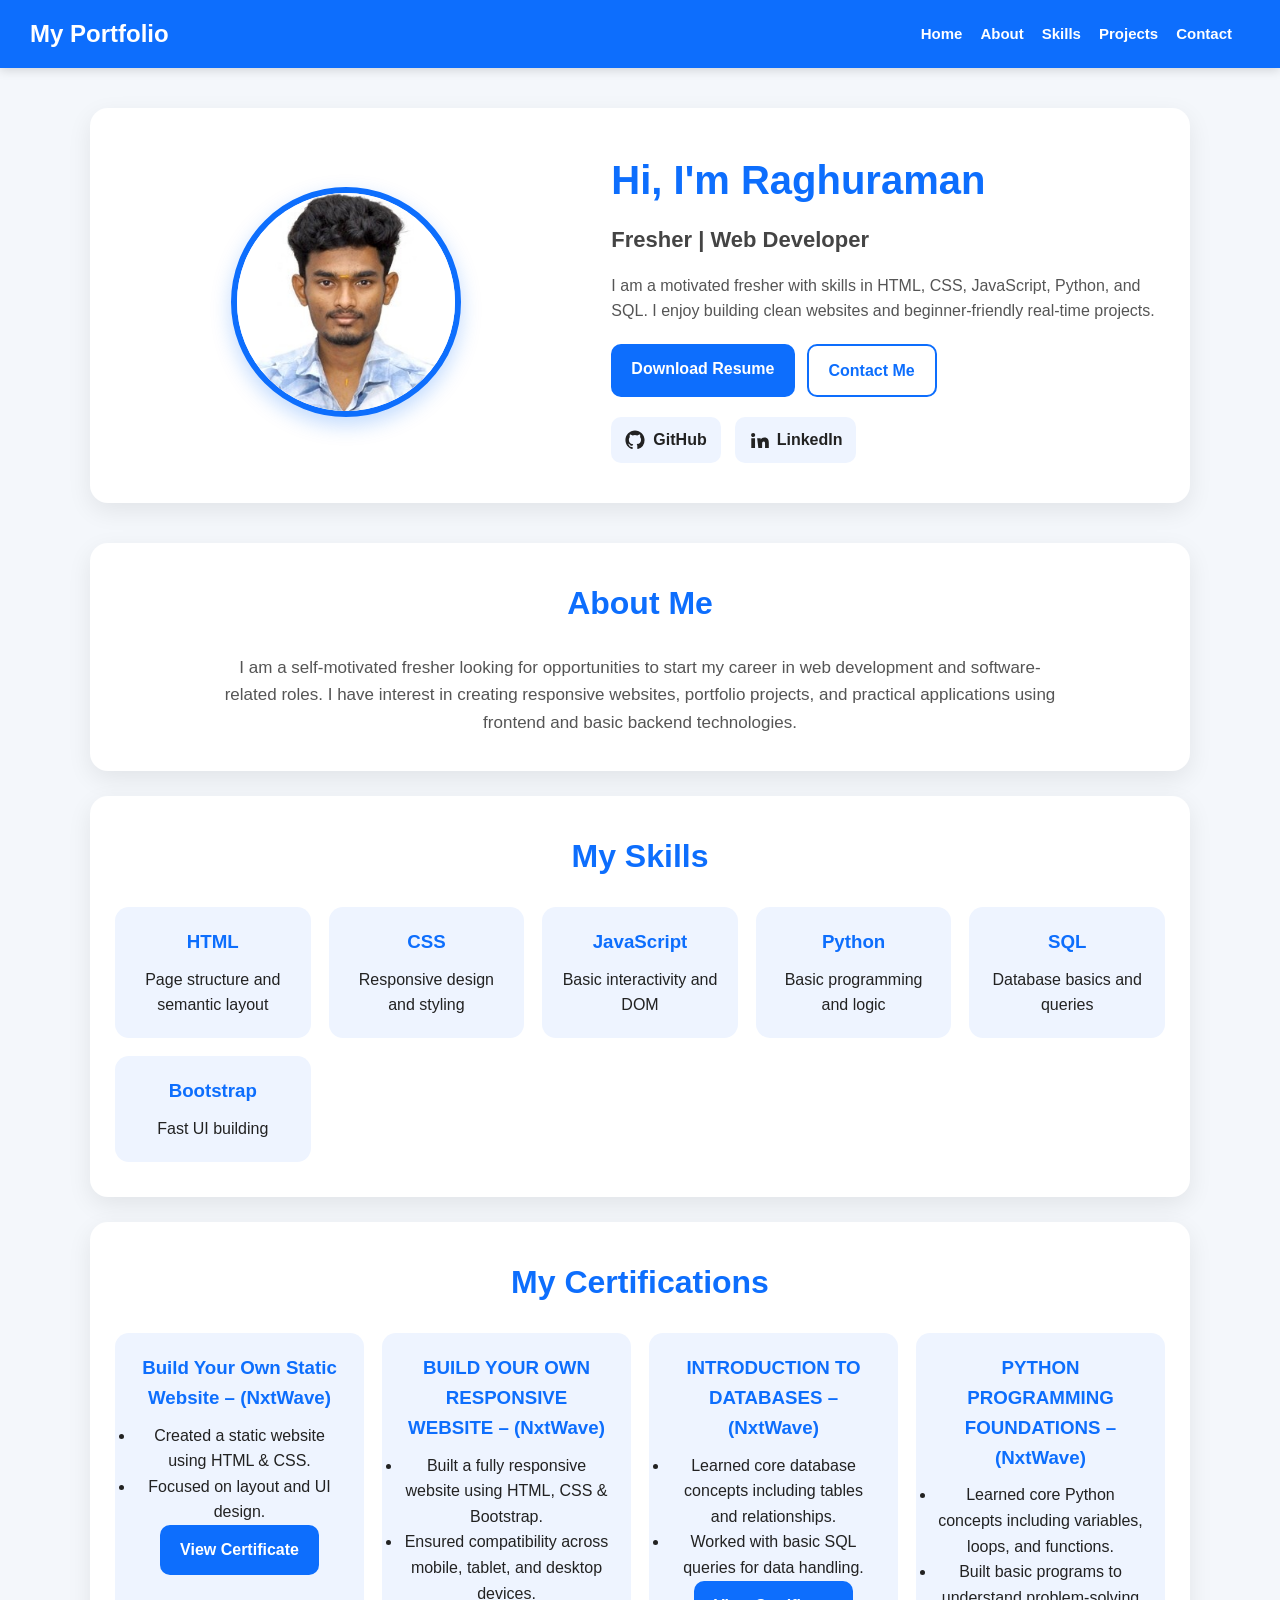
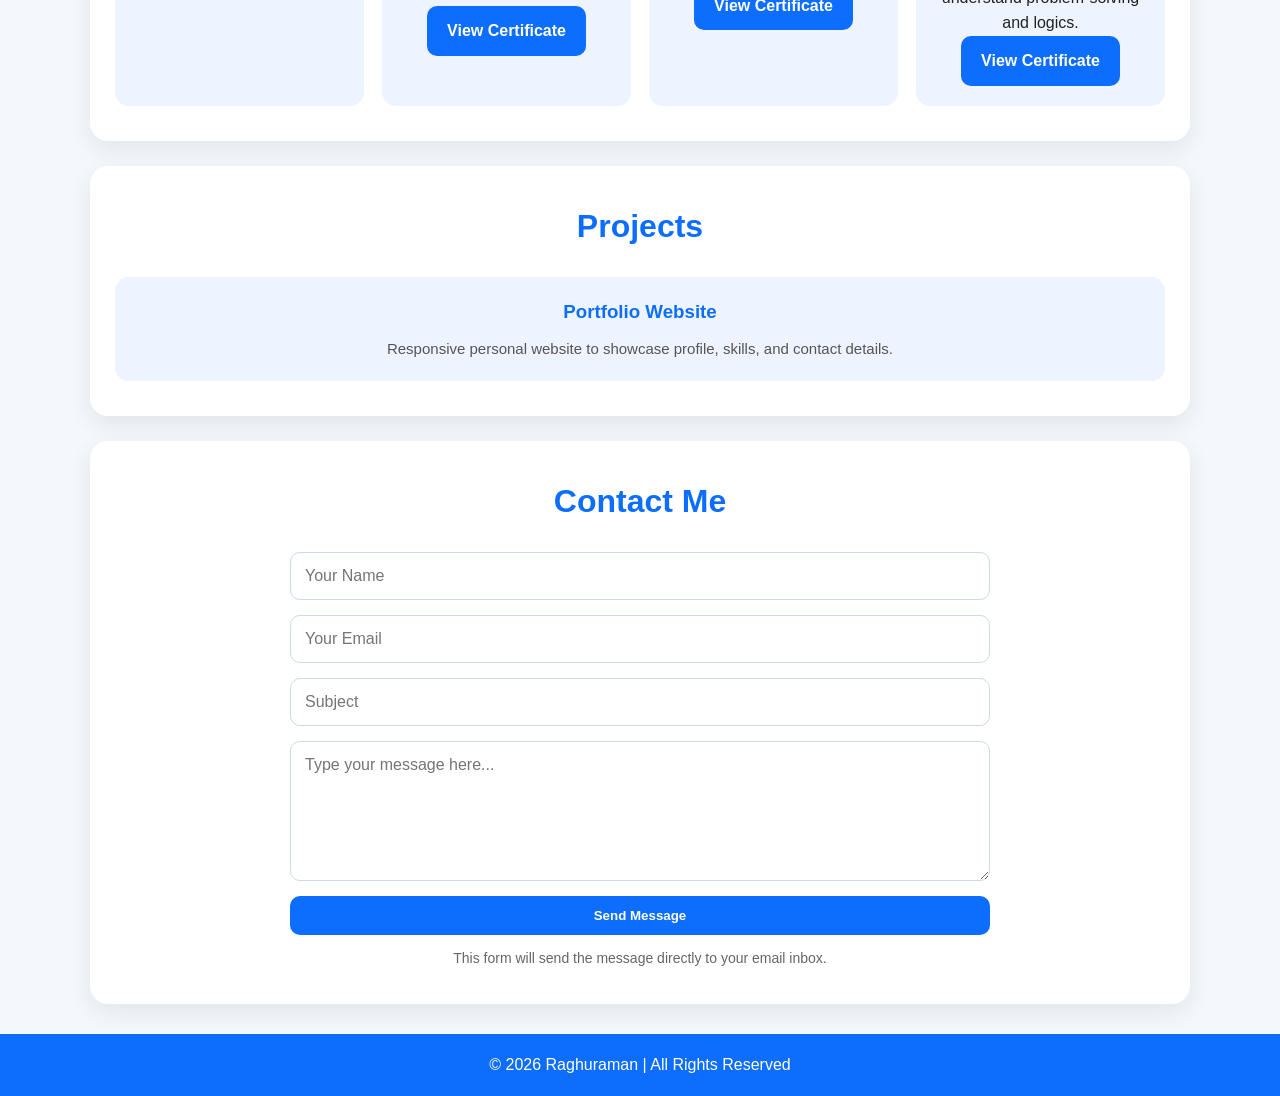
==== index.html @ 72e4eca9 "Rename index.HTML to index.html" ====
<!DOCTYPE html>
<html lang="en">
<head>
  <meta charset="UTF-8" />
  <meta name="viewport" content="width=device-width, initial-scale=1.0" />
  <title>Raghuraman | Portfolio</title>
  <link rel="stylesheet" href="Resume.css">

</head>
<body>

  <header>
    <nav>
      <div class="logo">My Portfolio</div>
      <ul class="nav-links">
        <li><a href="#home">Home</a></li>
        <li><a href="#about">About</a></li>
        <li><a href="#skills">Skills</a></li>
        <li><a href="#projects">Projects</a></li>
        <li><a href="#contact">Contact</a></li>
        <li><a href="#certification"></a></li>
      </ul>
    </nav>
  </header>

  <main>
    <section class="hero" id="home">
      <div class="hero-left">
        <!-- Profile photo file  -->
        <img src="Raghuraman.jpeg" alt="Raghuraman Photo" class="profile-pic">
      </div>

      <div class="hero-right">
        <h1>Hi, I'm Raghuraman</h1>
        <h3>Fresher | Web Developer</h3>
        <p>
          I am a motivated fresher with skills in HTML, CSS, JavaScript, Python, and SQL.
          I enjoy building clean websites and beginner-friendly real-time projects.
        </p>

        <div class="btn-group">
          <!-- resume.pdf  -->
          <a href="resume.pdf" download class="btn">Download Resume</a>
          <a href="#contact" class="btn btn-outline">Contact Me</a>
        </div>

        <div class="social-links">
          <!-- GitHub -->
          <a href="https://github.com/Raghuraman2004" target="_blank">
            <svg viewBox="0 0 24 24" fill="currentColor" aria-hidden="true">
              <path d="M12 .5C5.65.5.5 5.65.5 12c0 5.08 3.29 9.39 7.86 10.91.57.1.78-.25.78-.55 0-.27-.01-1.16-.02-2.1-3.2.7-3.88-1.36-3.88-1.36-.52-1.32-1.27-1.67-1.27-1.67-1.04-.71.08-.69.08-.69 1.15.08 1.75 1.18 1.75 1.18 1.02 1.75 2.69 1.24 3.35.95.1-.74.4-1.24.72-1.53-2.55-.29-5.23-1.28-5.23-5.68 0-1.25.45-2.28 1.18-3.08-.12-.29-.51-1.46.11-3.04 0 0 .96-.31 3.15 1.18a10.9 10.9 0 0 1 5.74 0c2.19-1.49 3.15-1.18 3.15-1.18.62 1.58.23 2.75.11 3.04.73.8 1.18 1.83 1.18 3.08 0 4.41-2.69 5.38-5.25 5.67.41.35.78 1.03.78 2.08 0 1.5-.01 2.71-.01 3.08 0 .3.21.66.79.55A11.51 11.51 0 0 0 23.5 12C23.5 5.65 18.35.5 12 .5z"/>
            </svg>
            GitHub
          </a>

          <!-- LinkedIn -->
          <a href="https://www.linkedin.com/in/raghuraman27/" target="_blank">
            <svg viewBox="0 0 24 24" fill="currentColor" aria-hidden="true">
              <path d="M4.98 3.5A2.49 2.49 0 0 0 2.5 6c0 1.38 1.11 2.5 2.48 2.5h.02A2.5 2.5 0 1 0 4.98 3.5zM2.75 9.75h4.5v11.75h-4.5zM9.75 9.75h4.31v1.61h.06c.6-1.13 2.07-2.32 4.26-2.32 4.55 0 5.39 2.99 5.39 6.88v5.58h-4.5v-4.95c0-1.18-.02-2.69-1.64-2.69-1.64 0-1.89 1.28-1.89 2.6v5.04h-4.5z"/>
            </svg>
            LinkedIn
          </a>
        </div>
      </div>
    </section>

    <section id="about" class="about">
      <h2>About Me</h2>
      <p>
        I am a self-motivated fresher looking for opportunities to start my career in web development
        and software-related roles. I have interest in creating responsive websites, portfolio projects,
        and practical applications using frontend and basic backend technologies.
      </p>
    </section>

    <section id="skills">
      <h2>My Skills</h2>
      <div class="skills-grid">
        <div class="skill-card"><h3>HTML</h3><p>Page structure and semantic layout</p></div>
        <div class="skill-card"><h3>CSS</h3><p>Responsive design and styling</p></div>
        <div class="skill-card"><h3>JavaScript</h3><p>Basic interactivity and DOM</p></div>
        <div class="skill-card"><h3>Python</h3><p>Basic programming and logic</p></div>
        <div class="skill-card"><h3>SQL</h3><p>Database basics and queries</p></div>
        <div class="skill-card"><h3>Bootstrap</h3><p>Fast UI building</p></div>
      </div>
    </section>

    <section id="certification">
      <h2>My Certifications</h2>
      <div class="skills-grid">
        <div class="skill-card"><h3>Build Your Own Static Website – (NxtWave)</h3>
            <ul>
                  <li>Created a static website using HTML & CSS.</li>
                    <li>Focused on layout and UI design.</li>
                </ul>
                <a href="https://certificates.ccbp.in/intensive/static-website?id=GEFPLAOLVD" target="_blank" class="btn">View Certificate

                </a></div>
    <div class="skill-card"><h3>BUILD YOUR OWN RESPONSIVE WEBSITE – (NxtWave)</h3>
        
            <ul>
                  <li>Built a fully responsive website using HTML, CSS & Bootstrap.</li>
                    <li>Ensured compatibility across mobile, tablet, and desktop devices.</li>
                </ul>
                <a href="https://certificates.ccbp.in/intensive/responsive-website?id=SHBNIPYTSF" target="_blank" class="btn">View Certificate
                    
                </a></div>
        <div class="skill-card"><h3>INTRODUCTION TO DATABASES – (NxtWave)</h3>
        
            <ul>
                  <li>Learned core database concepts including tables and relationships.</li>
                    <li>Worked with basic SQL queries for data handling.</li>
                </ul><a href="https://certificates.ccbp.in/intensive/introduction-to-databases?id=MNZMNVWPCY" target="_blank" class="btn">View Certificate
                    
                </a>
                </div>
        <div class="skill-card"><h3>PYTHON PROGRAMMING FOUNDATIONS – (NxtWave)</h3>
            <ul>
                  <li>Learned core Python concepts including variables, loops, and functions.</li>
                    <li>Built basic programs to understand problem-solving and logics.</li>
                </ul>
                <a href="https://certificates.ccbp.in/intensive/programming-foundations?id=NJMYWWBRAE" target="_blank" class="btn">View Certificate
                    
                </a></div></div>
        
      </div>
    </section>

    <section id="projects">
      <h2>Projects</h2>
      <div class="projects-grid">
        <div class="project-card">
          <h3>Portfolio Website</h3>
          <p>Responsive personal website to showcase profile, skills, and contact details.</p>
        </div>
        
      </div>
    </section>

    <section id="contact">
      <h2>Contact Me</h2>
      <div class="contact-wrap">
        <!-- IMPORTANT: YOURMAIL@gmail.com -->
       <form action="https://formsubmit.co/raghu2327gd@gmail.com" method="POST">

  <input type="text" name="name" placeholder="Your Name" required>
  <input type="email" name="email" placeholder="Your Email" required>
  <input type="text" name="subject" placeholder="Subject" required>
  <textarea name="message" placeholder="Type your message here..." required></textarea>

  <input type="hidden" name="_captcha" value="false">
  <input type="hidden" name="_subject" value="New Portfolio Contact Message">

  <button type="submit" class="btn">Send Message</button>

</form>

        <p class="contact-note">
          This form will send the message directly to your email inbox.
        </p>
      </div>
    </section>
  </main>

  <footer>
    <p>© 2026 Raghuraman | All Rights Reserved</p>
  </footer>

</body>
</html>
---- Resume.css ----
*{
      margin: 0;
      padding: 0;
      box-sizing: border-box;
      font-family: Arial, sans-serif;
    }

    html {
      scroll-behavior: smooth;
    }

    body {
      background: #f4f7fb;
      color: #222;
      line-height: 1.6;
    }

    header {
      background: #0d6efd;
      color: white;
      padding: 15px 30px;
      position: sticky;
      top: 0;
      z-index: 1000;
      box-shadow: 0 2px 10px rgba(0,0,0,0.15);
    }

    nav {
      display: flex;
      justify-content: space-between;
      align-items: center;
      gap: 20px;
      flex-wrap: wrap;
    }

    .logo {
      font-size: 24px;
      font-weight: bold;
    }

    .nav-links {
      list-style: none;
      display: flex;
      gap: 18px;
      flex-wrap: wrap;
    }

    .nav-links a {
      text-decoration: none;
      color: white;
      font-weight: bold;
      font-size: 15px;
    }

    .nav-links a:hover {
      text-decoration: underline;
    }

    .hero {
      max-width: 1100px;
      margin: 40px auto;
      background: white;
      border-radius: 18px;
      padding: 40px 25px;
      box-shadow: 0 8px 25px rgba(0,0,0,0.08);
      display: grid;
      grid-template-columns: 1fr 1.2fr;
      align-items: center;
      gap: 35px;
    }

    .hero-left {
      text-align: center;
    }

    .profile-pic {
      width: 230px;
      height: 230px;
      object-fit: cover;
      border-radius: 50%;
      border: 6px solid #0d6efd;
      box-shadow: 0 8px 20px rgba(13,110,253,0.25);
      background: #eaf1ff;
    }

    .hero-right h1 {
      font-size: 40px;
      color: #0d6efd;
      margin-bottom: 10px;
    }

    .hero-right h3 {
      font-size: 22px;
      margin-bottom: 15px;
      color: #444;
    }

    .hero-right p {
      font-size: 16px;
      margin-bottom: 20px;
      color: #555;
    }

    .btn-group {
      display: flex;
      gap: 12px;
      flex-wrap: wrap;
      margin-bottom: 20px;
    }

    .btn {
      display: inline-block;
      background: #0d6efd;
      color: white;
      text-decoration: none;
      padding: 12px 20px;
      border-radius: 10px;
      font-weight: bold;
      border: none;
      cursor: pointer;
      transition: 0.3s;
    }

    .btn:hover {
      background: #084298;
      transform: translateY(-2px);
    }

    .btn-outline {
      background: white;
      color: #0d6efd;
      border: 2px solid #0d6efd;
    }

    .btn-outline:hover {
      background: #0d6efd;
      color: white;
    }

    .social-links {
      display: flex;
      gap: 14px;
      align-items: center;
      flex-wrap: wrap;
    }

    .social-links a {
      display: inline-flex;
      align-items: center;
      gap: 8px;
      text-decoration: none;
      color: #222;
      background: #eef4ff;
      padding: 10px 14px;
      border-radius: 10px;
      font-weight: bold;
      transition: 0.3s;
    }

    .social-links a:hover {
      transform: translateY(-2px);
      background: #dfeaff;
    }

    .social-links svg {
      width: 20px;
      height: 20px;
    }

    section {
      max-width: 1100px;
      margin: 25px auto;
      background: white;
      border-radius: 18px;
      padding: 35px 25px;
      box-shadow: 0 8px 25px rgba(0,0,0,0.08);
    }

    section h2 {
      text-align: center;
      color: #0d6efd;
      font-size: 32px;
      margin-bottom: 25px;
    }

    .about p {
      text-align: center;
      max-width: 850px;
      margin: auto;
      color: #555;
      font-size: 17px;
    }

    .skills-grid, .projects-grid {
      display: grid;
      grid-template-columns: repeat(auto-fit, minmax(180px, 1fr));
      gap: 18px;
    }

    .skill-card, .project-card {
      background: #eef4ff;
      border-radius: 14px;
      padding: 20px;
      text-align: center;
      transition: 0.3s;
    }

    .skill-card:hover, .project-card:hover {
      transform: translateY(-5px);
    }

    .skill-card h3, .project-card h3 {
      color: #0d6efd;
      margin-bottom: 10px;
    }

    .project-card p {
      color: #555;
      font-size: 15px;
    }

    .contact-wrap {
      max-width: 700px;
      margin: auto;
    }

    form {
      display: flex;
      flex-direction: column;
      gap: 15px;
    }

    input, textarea {
      width: 100%;
      padding: 14px;
      border: 1px solid #cdd8ea;
      border-radius: 10px;
      font-size: 16px;
      outline: none;
    }

    input:focus, textarea:focus {
      border-color: #0d6efd;
      box-shadow: 0 0 0 3px rgba(13,110,253,0.12);
    }

    textarea {
      resize: vertical;
      min-height: 140px;
    }

    .contact-note {
      margin-top: 12px;
      text-align: center;
      color: #666;
      font-size: 14px;
    }

    footer {
      text-align: center;
      background: #0d6efd;
      color: white;
      padding: 18px;
      margin-top: 30px;
    }

    @media (max-width: 850px) {
      .hero {
        grid-template-columns: 1fr;
        text-align: center;
      }

      .hero-right h1 {
        font-size: 32px;
      }

      .btn-group, .social-links {
        justify-content: center;
      }

      nav {
        justify-content: center;
      }
    }
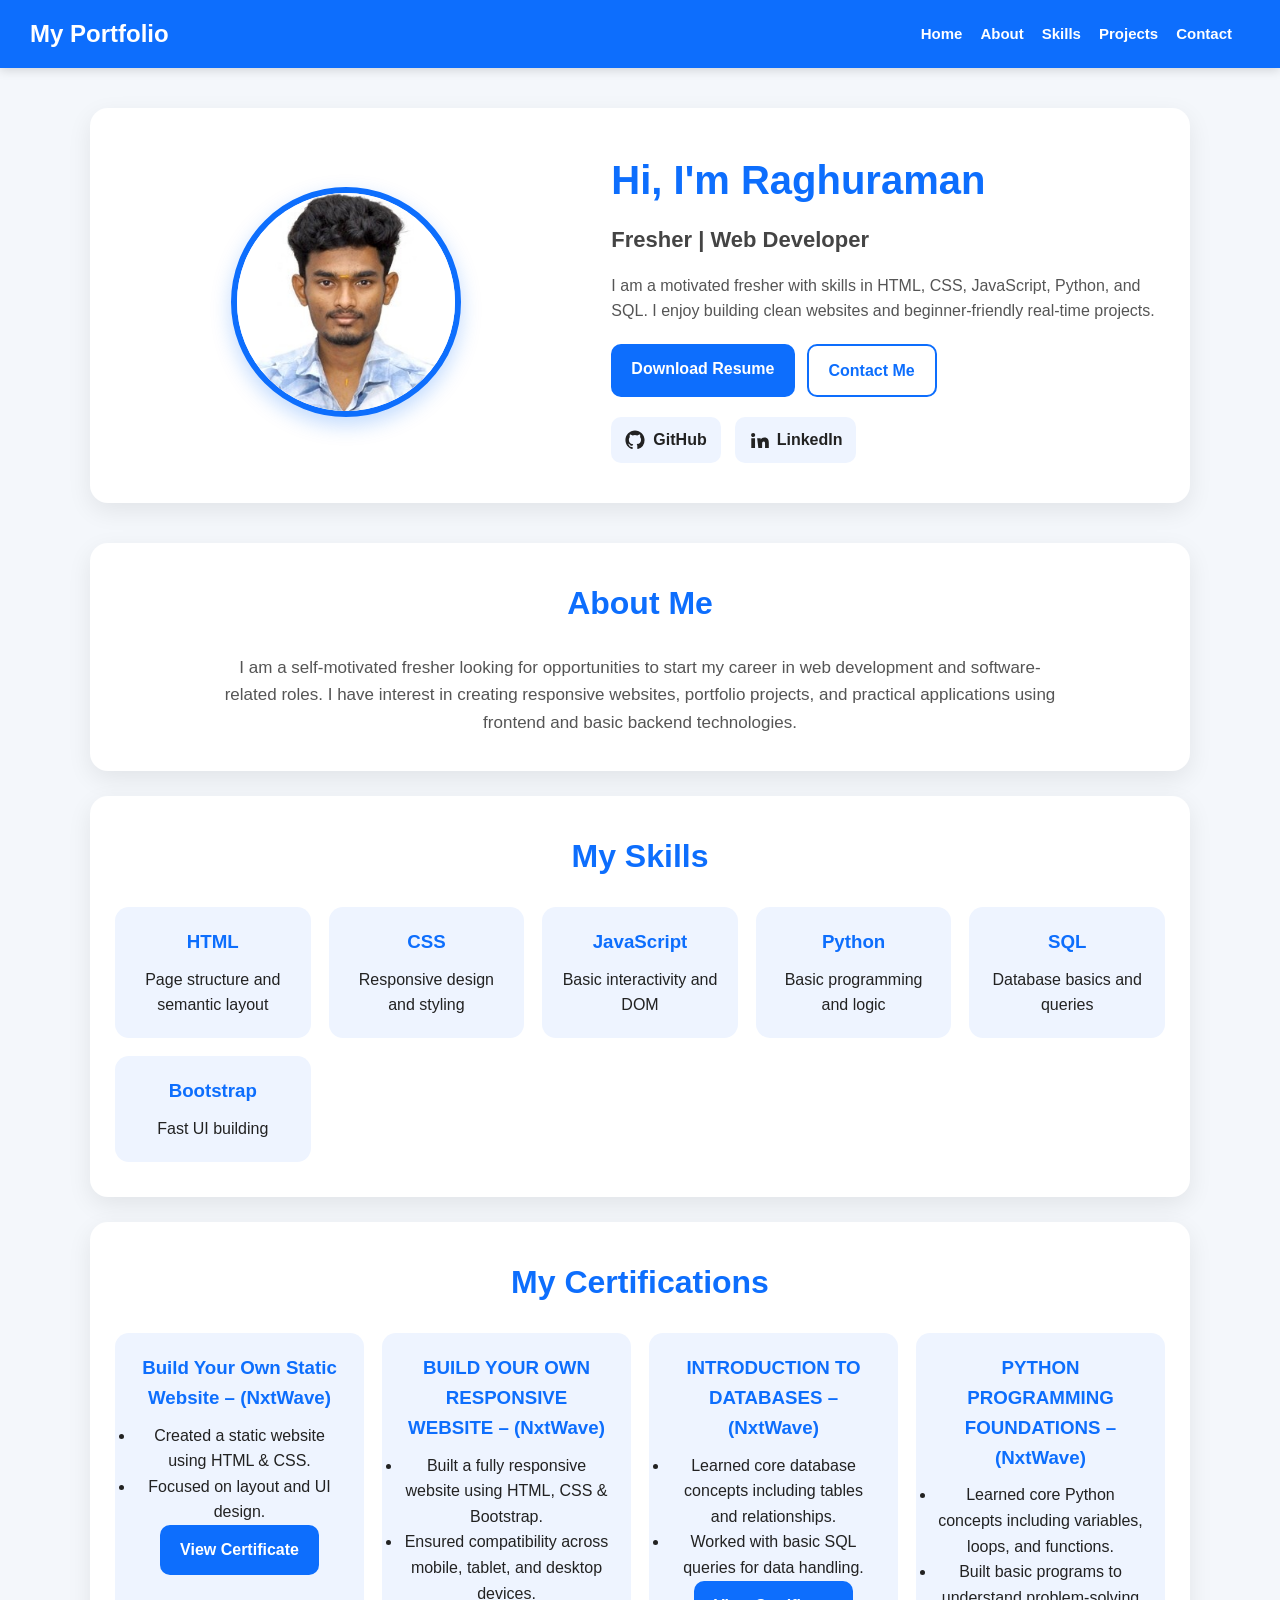
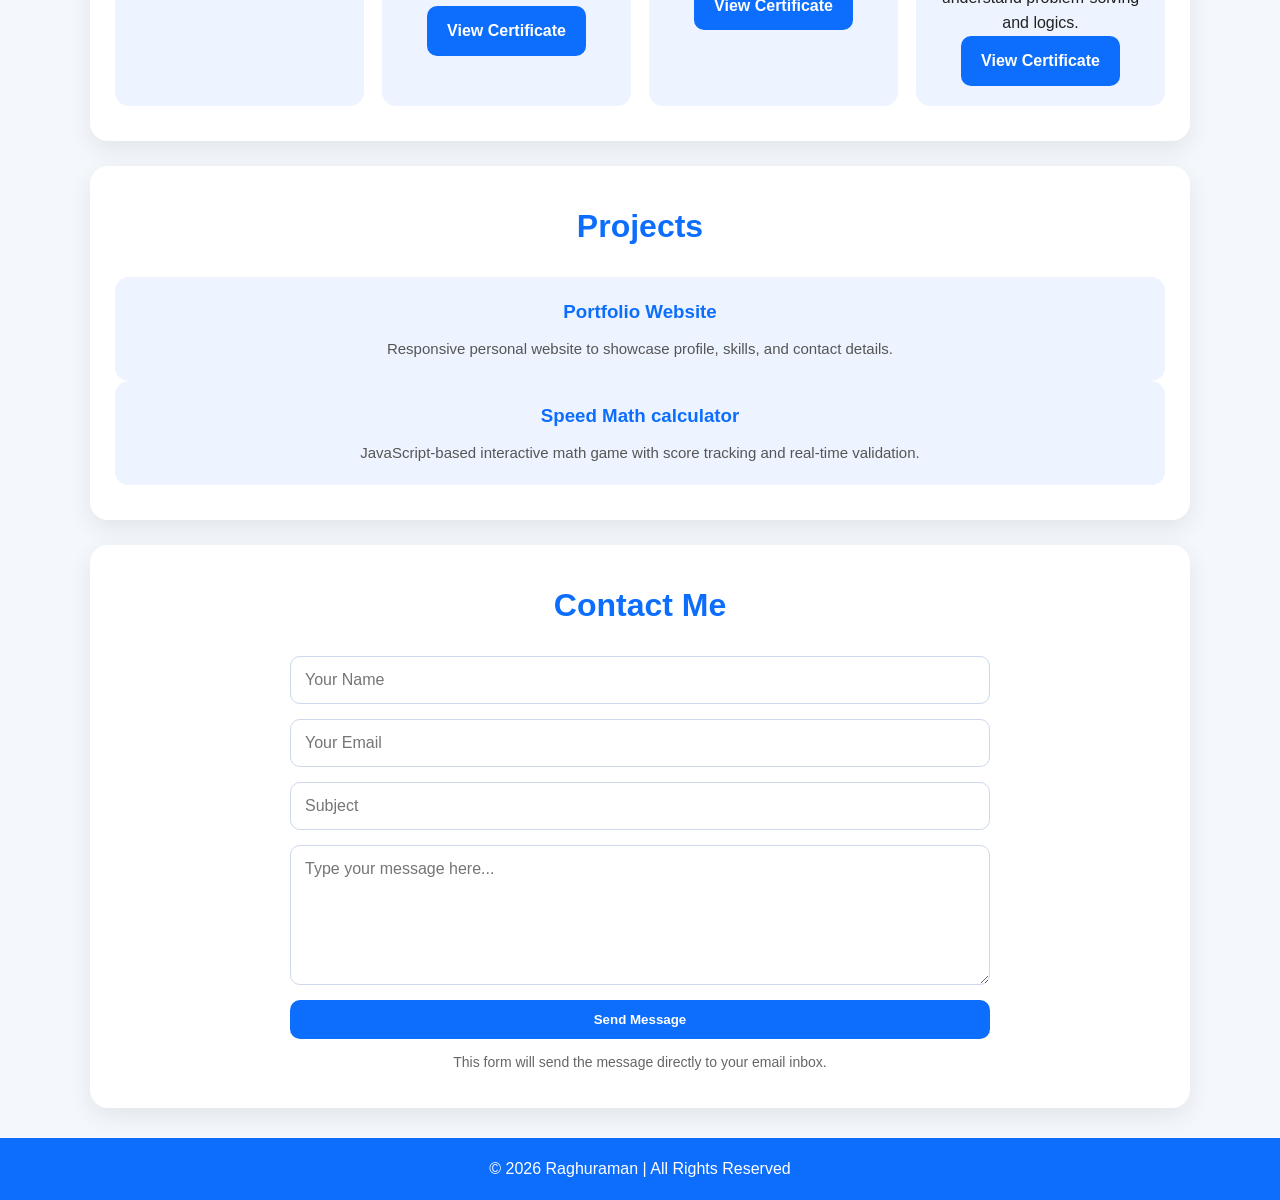
==== commit b0e7fbfa: "index.html" ====
--- a/index.html
+++ b/index.html
@@ -135,6 +135,14 @@
         </div>
         
       </div>
+
+      <div class="projects-grid">
+        <div class="project-card">
+          <h3>Speed Math calculator</h3>
+          <p>JavaScript-based interactive math game with score tracking and real-time validation.</p>
+        </div>
+        
+      </div>
     </section>
 
     <section id="contact">
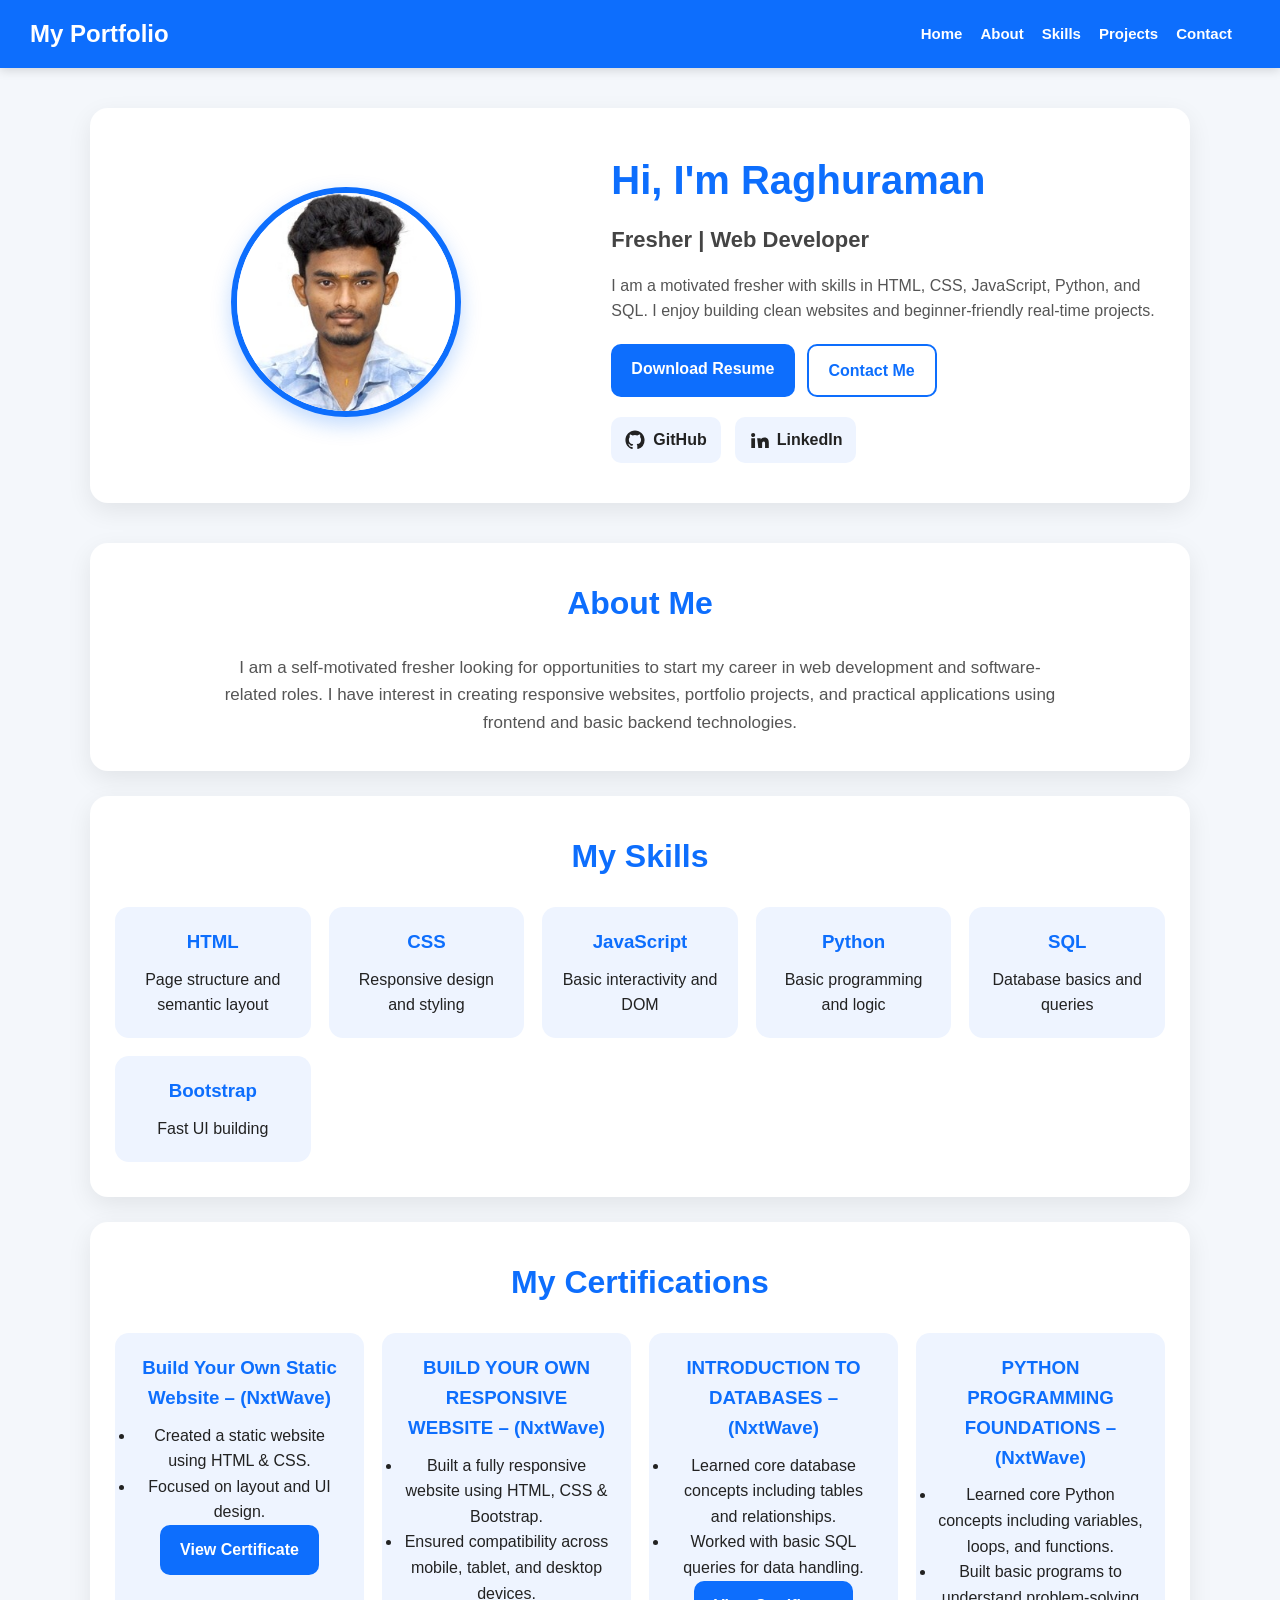
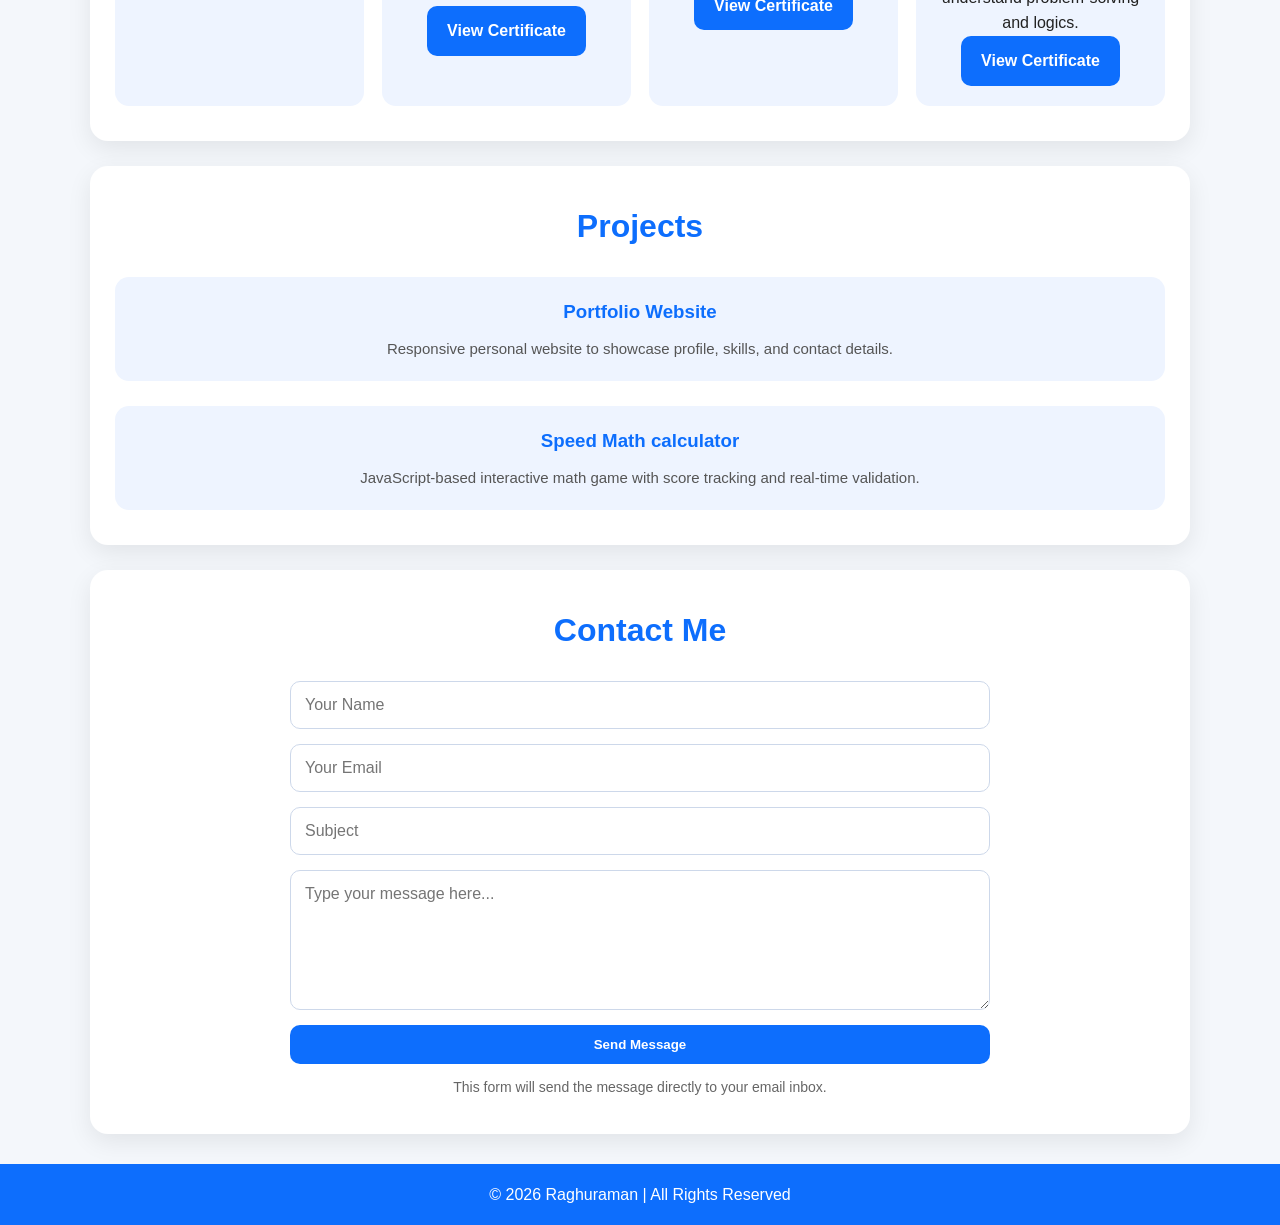
==== commit 1149f717: "index.html" ====
--- a/index.html
+++ b/index.html
@@ -128,15 +128,15 @@
 
     <section id="projects">
       <h2>Projects</h2>
-      <div class="projects-grid">
+      <div class="projects-grid p-3">
         <div class="project-card">
           <h3>Portfolio Website</h3>
           <p>Responsive personal website to showcase profile, skills, and contact details.</p>
         </div>
         
-      </div>
+      </div><br>
 
-      <div class="projects-grid">
+      <div class="projects-grid p-3">
         <div class="project-card">
           <h3>Speed Math calculator</h3>
           <p>JavaScript-based interactive math game with score tracking and real-time validation.</p>
